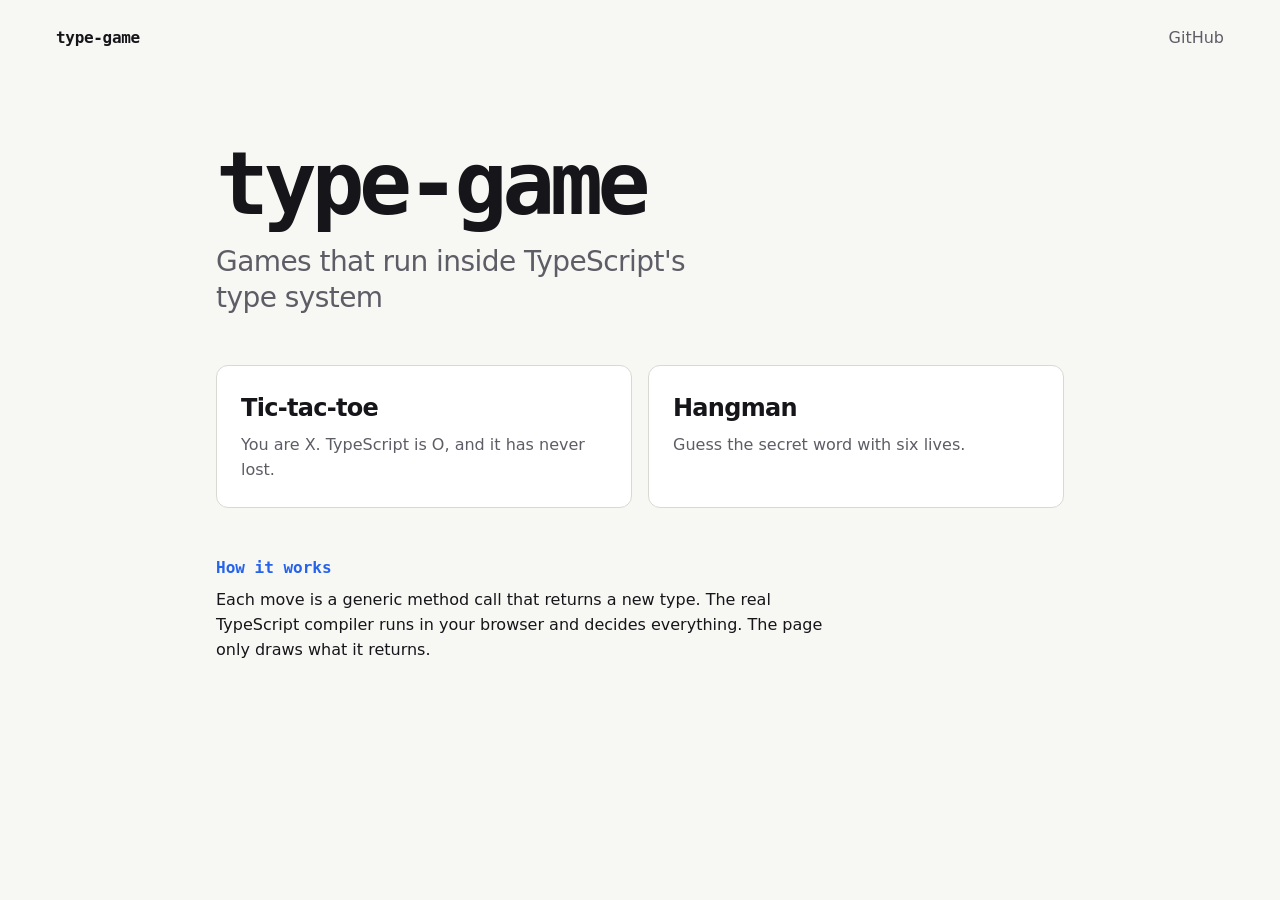
==== site/index.html @ 29cd66ce "add browser player" ====
<!doctype html>
<html lang="en">
<head>
  <meta charset="utf-8">
  <meta name="viewport" content="width=device-width, initial-scale=1">
  <title>type-game</title>
  <meta name="description" content="Games that run inside TypeScript's type system">
  <link rel="stylesheet" href="style.css">
</head>
<body>
  <header class="site-header">
    <a class="brand" href="./">type-game</a>
    <a class="site-link" href="https://github.com/Visalan-H/type-game">GitHub</a>
  </header>
  <main class="landing">
    <section class="hero">
      <h1 class="hero-title">type-game</h1>
      <p class="pitch">Games that run inside TypeScript's type system</p>
    </section>
    <ul class="cards">
      <li>
        <a class="card" href="tic-tac-toe.html">
          <span class="card-title">Tic-tac-toe</span>
          <span class="card-text">You are X. TypeScript is O, and it has never lost.</span>
        </a>
      </li>
      <li>
        <a class="card" href="hangman.html">
          <span class="card-title">Hangman</span>
          <span class="card-text">Guess the secret word with six lives.</span>
        </a>
      </li>
    </ul>
    <section class="how">
      <h2 class="how-title">How it works</h2>
      <p>Each move is a generic method call that returns a new type. The real TypeScript compiler runs in your browser and decides everything. The page only draws what it returns.</p>
    </section>
  </main>
</body>
</html>
---- site/style.css ----
:root {
  --bg: #f7f7f4;
  --surface: #ffffff;
  --surface-2: #eeeee9;
  --border: #d9d9d2;
  --text: #16161a;
  --muted: #5d5d66;
  --accent: #2563eb;
  --accent-contrast: #ffffff;
  --good: #15803d;
  --bad: #b91c1c;
  --radius: 12px;
  --gutter: 16px;
  --tap: 44px;
  --font-sans: "Inter", system-ui, -apple-system, "Segoe UI", Roboto, sans-serif;
  --font-mono: ui-monospace, "SF Mono", "JetBrains Mono", Menlo, Consolas, monospace;
  --dur: 200ms;
  --dur-slow: 400ms;
  --ease: cubic-bezier(0.2, 0.8, 0.2, 1);
  --code-bg: #1e1e24;
  --code-surface: #17171c;
  --code-text: #d4d4dc;
  --code-muted: #8b8b98;
  --code-line-number: #5c5c68;
  --code-keyword: #c792ea;
  --code-string: #a5d6a7;
  --code-method: #82aaff;
  --code-comment: #6a737d;
  --code-hint-bg: #26262e;
  --code-flash: rgba(130, 170, 255, 0.28);
}

@media (prefers-color-scheme: dark) {
  :root {
    --bg: #0e0e12;
    --surface: #17171c;
    --surface-2: #202027;
    --border: #2d2d36;
    --text: #f1f1f4;
    --muted: #a0a0ac;
    --accent: #6ea0ff;
    --accent-contrast: #0b0b10;
    --good: #4ade80;
    --bad: #f87171;
  }
}

*,
*::before,
*::after {
  box-sizing: border-box;
}

html {
  -webkit-text-size-adjust: 100%;
}

body {
  margin: 0;
  min-height: 100vh;
  background: var(--bg);
  color: var(--text);
  font-family: var(--font-sans);
  font-size: 1rem;
  line-height: 1.55;
  animation: page-in var(--dur-slow) var(--ease);
}

h1,
h2,
p,
ul {
  margin: 0;
}

ul {
  padding: 0;
  list-style: none;
}

a {
  color: inherit;
}

button {
  font: inherit;
  color: inherit;
}

:focus-visible {
  outline: 3px solid var(--accent);
  outline-offset: 2px;
}

@keyframes page-in {
  from {
    opacity: 0;
    transform: translateY(8px);
  }
}

.site-header {
  display: flex;
  align-items: center;
  justify-content: space-between;
  gap: var(--gutter);
  max-width: 1200px;
  margin: 0 auto;
  padding: var(--gutter);
}

.brand {
  display: inline-flex;
  align-items: center;
  min-height: var(--tap);
  font-family: var(--font-mono);
  font-weight: 700;
  letter-spacing: -0.02em;
  text-decoration: none;
}

.site-link {
  display: inline-flex;
  align-items: center;
  min-height: var(--tap);
  color: var(--muted);
  text-decoration: none;
}

.site-link:hover {
  color: var(--text);
}

.button {
  min-width: var(--tap);
  min-height: var(--tap);
  padding: 0 20px;
  border: 1px solid var(--border);
  border-radius: var(--radius);
  background: var(--surface);
  font-weight: 600;
  cursor: pointer;
  transition: transform var(--dur) var(--ease);
}

.button:hover {
  background: var(--surface-2);
}

.button:active {
  transform: scale(0.97);
}

.game {
  position: relative;
  display: grid;
  grid-template-columns: minmax(0, 1fr);
  gap: calc(var(--gutter) * 2);
  max-width: 1200px;
  margin: 0 auto;
  padding: var(--gutter);
}

.game > * {
  min-width: 0;
}

@media (min-width: 900px) {
  .game {
    grid-template-columns: minmax(0, 1fr) minmax(0, 1fr);
    align-items: start;
  }
}

.stage {
  display: flex;
  flex-direction: column;
  align-items: center;
  gap: var(--gutter);
}

.game-title {
  font-size: clamp(2rem, 6vw, 3rem);
  font-weight: 800;
  letter-spacing: -0.035em;
  line-height: 1.1;
}

.editor {
  align-self: stretch;
}

.controls {
  display: flex;
  flex-wrap: wrap;
  justify-content: center;
  gap: 12px;
}

.banner {
  display: none;
  padding: 10px 20px;
  border-radius: var(--radius);
  border: 1px solid var(--border);
  background: var(--surface);
  font-size: 1.25rem;
  font-weight: 700;
  text-align: center;
}

.game[data-phase="over"] .banner:not(:empty) {
  display: block;
  animation: banner-in var(--dur-slow) var(--ease);
}

.banner[data-tone="win"] {
  border-color: var(--good);
  color: var(--good);
}

.banner[data-tone="lose"] {
  border-color: var(--bad);
  color: var(--bad);
}

.banner[data-tone="draw"] {
  color: var(--muted);
}

@keyframes banner-in {
  from {
    opacity: 0;
    transform: scale(0.85);
  }
}

.overlay,
.error {
  position: absolute;
  inset: 0;
  z-index: 10;
  display: none;
  flex-direction: column;
  align-items: center;
  justify-content: center;
  gap: var(--gutter);
  padding: var(--gutter);
  background: var(--bg);
  text-align: center;
}

.game[data-phase="loading"] .overlay,
.game[data-phase="error"] .error {
  display: flex;
}

.spinner {
  width: 40px;
  height: 40px;
  border: 4px solid var(--border);
  border-top-color: var(--accent);
  border-radius: 50%;
  animation: spin 800ms linear infinite;
}

@keyframes spin {
  to {
    transform: rotate(360deg);
  }
}

.landing {
  max-width: 880px;
  margin: 0 auto;
  padding: var(--gutter) var(--gutter) calc(var(--gutter) * 4);
}

.hero {
  padding: calc(var(--gutter) * 3) 0;
}

.hero-title {
  font-family: var(--font-mono);
  font-size: clamp(2.75rem, 11vw, 5.5rem);
  font-weight: 800;
  letter-spacing: -0.06em;
  line-height: 1;
}

.pitch {
  margin-top: var(--gutter);
  max-width: 28ch;
  color: var(--muted);
  font-size: clamp(1.25rem, 4vw, 1.75rem);
  font-weight: 500;
  letter-spacing: -0.02em;
  line-height: 1.3;
}

.cards {
  display: grid;
  grid-template-columns: repeat(auto-fit, minmax(min(100%, 260px), 1fr));
  gap: var(--gutter);
}

.card {
  display: flex;
  flex-direction: column;
  gap: 6px;
  height: 100%;
  padding: 24px;
  border: 1px solid var(--border);
  border-radius: var(--radius);
  background: var(--surface);
  text-decoration: none;
  transition: transform var(--dur) var(--ease);
}

.card:hover {
  transform: translateY(-4px);
  border-color: var(--accent);
}

.card-title {
  font-size: 1.5rem;
  font-weight: 700;
  letter-spacing: -0.03em;
}

.card-text {
  color: var(--muted);
}

.how {
  margin-top: calc(var(--gutter) * 3);
  max-width: 62ch;
}

.how-title {
  margin-bottom: 8px;
  font-family: var(--font-mono);
  font-size: 1rem;
  letter-spacing: 0;
  color: var(--accent);
}

@media (prefers-reduced-motion: reduce) {
  *,
  *::before,
  *::after {
    animation: none !important;
    transition: none !important;
  }
}
.editor {
  display: flex;
  flex-direction: column;
  min-width: 0;
  background: var(--code-bg);
  color: var(--code-text);
  border: 1px solid var(--border);
  border-radius: var(--radius);
  font-family: var(--font-mono);
  font-size: 13px;
  line-height: 1.6;
  overflow: hidden;
}

.editor-tabs {
  display: flex;
  background: var(--code-surface);
}

.editor-tab {
  padding: 8px 16px;
  background: var(--code-bg);
  border-top: 2px solid var(--code-keyword);
  color: var(--code-text);
}

.editor-body {
  flex: 1;
  min-height: 0;
}

.editor-code {
  padding: 12px 0;
  overflow-x: auto;
}

.code-row,
.hint-row {
  display: grid;
  grid-template-columns: 3.5em 1fr;
  width: max-content;
  min-width: 100%;
}

.line-no {
  padding-right: 1em;
  color: var(--code-line-number);
  text-align: right;
  user-select: none;
}

.code-text {
  min-height: 1.6em;
  white-space: pre;
}

.tok-keyword {
  color: var(--code-keyword);
}

.tok-string {
  color: var(--code-string);
}

.tok-method {
  color: var(--code-method);
}

.tok-comment {
  color: var(--code-comment);
  font-style: italic;
}

.caret {
  display: inline-block;
  width: 2px;
  height: 1.2em;
  margin-left: 1px;
  vertical-align: text-bottom;
  background: var(--code-text);
  animation: editor-blink 1s steps(1) infinite;
}

.hint {
  position: relative;
  grid-column: 2;
  justify-self: start;
  margin: 2px 0;
  padding: 0 8px;
  background: var(--code-hint-bg);
  border-radius: 4px;
  color: var(--code-muted);
  white-space: pre;
}

.hint-name {
  color: var(--code-text);
}

.hint.is-flash {
  animation: editor-flash var(--dur-slow) var(--ease);
}

.hint.is-flash::after {
  content: "";
  position: absolute;
  inset: 0;
  background: var(--code-flash);
  border-radius: inherit;
  opacity: 0;
  pointer-events: none;
  animation: editor-glow var(--dur-slow) var(--ease);
}

.editor-footer {
  display: flex;
  flex-direction: column;
  gap: 8px;
  padding: 12px 16px;
  background: var(--code-surface);
  border-top: 1px solid var(--code-hint-bg);
}

.editor-summary {
  display: flex;
  flex-wrap: wrap;
  justify-content: space-between;
  gap: 4px 16px;
}

.editor-label {
  color: var(--code-muted);
  font-family: var(--font-sans);
  font-size: 12px;
  letter-spacing: 0.06em;
  text-transform: uppercase;
}

.editor-ms {
  display: inline-block;
  color: var(--code-string);
}

.editor-chain {
  display: block;
  color: var(--code-text);
  overflow-wrap: anywhere;
}

.editor-link {
  display: inline-flex;
  align-items: center;
  align-self: flex-start;
  min-height: var(--tap);
  color: var(--code-keyword);
  font-family: var(--font-sans);
  font-size: 14px;
}

.editor-ms.is-flash,
.editor-chain.is-flash {
  animation: editor-flash var(--dur-slow) var(--ease);
}

@keyframes editor-blink {
  50% {
    opacity: 0;
  }
}

@keyframes editor-flash {
  from {
    opacity: 0.4;
    transform: translateY(-3px);
  }
}

@keyframes editor-glow {
  from {
    opacity: 1;
  }
}

@media (min-width: 900px) {
  .editor {
    font-size: 14px;
  }
}
.status {
  display: flex;
  align-items: center;
  justify-content: center;
  gap: 0.5rem;
  min-height: var(--tap);
  margin: 0;
  font-family: var(--font-mono);
  color: var(--muted);
}

.board[data-tone="win"] {
  --tone: var(--good);
}

.board[data-tone="lose"] {
  --tone: var(--bad);
}

.dots {
  display: none;
  gap: 0.25rem;
}

[data-phase="thinking"] .dots {
  display: inline-flex;
}

.dots span {
  width: 0.4rem;
  height: 0.4rem;
  border-radius: 50%;
  background: var(--accent);
  animation: pulse var(--dur-slow) var(--ease) infinite alternate;
}

.dots span:nth-child(2) {
  animation-delay: 130ms;
}

.dots span:nth-child(3) {
  animation-delay: 260ms;
}

.board {
  position: relative;
  display: grid;
  grid-template-columns: repeat(3, 1fr);
  gap: 0.5rem;
  width: min(100%, 22rem);
  margin: 0 auto;
}

.cell {
  display: grid;
  place-items: center;
  aspect-ratio: 1;
  min-width: var(--tap);
  min-height: var(--tap);
  padding: 0;
  border: 1px solid var(--border);
  border-radius: var(--radius);
  background: var(--surface);
  color: var(--text);
  cursor: pointer;
  transition: transform var(--dur) var(--ease);
}

.cell:disabled {
  cursor: default;
}

.cell:not(:disabled):hover {
  transform: translateY(-2px);
  background: var(--surface-2);
}

.cell[data-win] {
  border-color: var(--tone);
}

.mark {
  width: 60%;
  height: 60%;
  fill: none;
  stroke: currentColor;
  stroke-width: 9;
  stroke-linecap: round;
}

.cell[data-mark="X"] {
  color: var(--accent);
}

.cell[data-mark="X"] path {
  stroke-dasharray: 1;
  animation: draw var(--dur) var(--ease) backwards;
}

.cell[data-mark="X"] path:nth-child(2) {
  animation-delay: var(--dur);
}

.cell[data-mark="O"] .mark {
  animation: pop var(--dur-slow) var(--ease) backwards;
}

.strike {
  position: absolute;
  inset: 0;
  width: 100%;
  height: 100%;
  pointer-events: none;
}

.strike line {
  stroke: var(--tone);
  stroke-width: 8;
  stroke-linecap: round;
  stroke-dasharray: 1;
  animation: draw var(--dur-slow) var(--ease) backwards;
}

@keyframes draw {
  from {
    stroke-dashoffset: 1;
  }
}

@keyframes pop {
  from {
    opacity: 0;
    transform: scale(0.6);
  }
}

@keyframes pulse {
  from {
    opacity: 0.3;
    transform: scale(0.7);
  }
}
.hearts {
  display: flex;
  justify-content: center;
  gap: 0.5rem;
  margin-block: 1rem 1.25rem;
  font-size: 1.75rem;
  line-height: 1;
}

.heart {
  position: relative;
  color: var(--bad);
  transition: opacity var(--dur) var(--ease);
}

.heart::after {
  content: "";
  position: absolute;
  inset-block: 15% 20%;
  left: 50%;
  width: 2px;
  background: var(--bg);
  opacity: 0;
  transform: translateX(-50%) rotate(18deg);
}

.heart[data-state="lost"],
.heart[data-state="losing"] {
  opacity: 0.25;
  transform: scale(0.85);
}

.heart[data-state="lost"]::after,
.heart[data-state="losing"]::after {
  opacity: 1;
}

.heart[data-state="losing"] {
  animation: heart-crack 450ms var(--ease);
}

.heart[data-state="losing"]::after {
  animation: crack-line 450ms var(--ease);
}

@keyframes heart-crack {
  from {
    opacity: 1;
    transform: scale(1.35) rotate(-14deg);
  }
  35% {
    transform: scale(1.1) rotate(10deg);
  }
}

@keyframes crack-line {
  from {
    opacity: 0;
    transform: translateX(-50%) rotate(18deg) scaleY(0);
  }
  40% {
    opacity: 1;
    transform: translateX(-50%) rotate(18deg) scaleY(0);
  }
}

.slots {
  display: flex;
  width: 100%;
  justify-content: center;
  gap: 6px;
  margin-bottom: 1.5rem;
}

.slot {
  flex: 0 1 2.75rem;
  min-width: 0;
  height: 3.25rem;
  display: grid;
  place-items: center;
  border: 2px solid var(--border);
  border-radius: var(--radius);
  background: var(--surface);
  font-family: var(--font-mono);
  font-size: 1.5rem;
  font-weight: 700;
  text-transform: uppercase;
}

.slot[data-state="hit"] {
  border-color: var(--good);
}

.slot[data-state="revealed"] {
  border-color: var(--bad);
  color: var(--bad);
}

.slot[data-fresh="true"] {
  animation: slot-flip 400ms var(--ease);
}

@keyframes slot-flip {
  from {
    opacity: 0;
    transform: perspective(300px) rotateX(-90deg);
  }
}

.keyboard {
  display: grid;
  grid-template-columns: repeat(7, minmax(var(--tap), 1fr));
  gap: 3px;
  max-width: 26rem;
  margin-inline: auto;
}

@media (min-width: 480px) {
  .keyboard {
    gap: 6px;
  }
}

.key {
  min-height: var(--tap);
  border: 1px solid var(--border);
  border-radius: var(--radius);
  background: var(--surface-2);
  color: var(--text);
  font-family: var(--font-mono);
  font-size: 1.1rem;
  font-weight: 700;
  text-transform: uppercase;
  cursor: pointer;
  box-shadow: 0 3px 0 var(--border);
  transition: transform 80ms var(--ease);
}

.key:active:not(:disabled),
.key:disabled {
  transform: translateY(3px);
  box-shadow: none;
}

.key:disabled {
  cursor: default;
}

.key[data-state="open"]:disabled {
  opacity: 0.4;
}

.key[data-state="hit"] {
  background: var(--good);
  border-color: var(--good);
  color: var(--accent-contrast);
}

.key[data-state="miss"] {
  background: var(--bad);
  border-color: var(--bad);
  color: var(--accent-contrast);
}

.key[data-state="pending"] {
  background: var(--accent);
  border-color: var(--accent);
  color: var(--accent-contrast);
}

.confetti {
  position: relative;
  height: 0;
}

.confetti-piece {
  position: absolute;
  top: 0;
  left: 50%;
  width: 8px;
  height: 12px;
  border-radius: 2px;
  background: var(--color);
  opacity: 0;
  pointer-events: none;
  transform: translate(var(--dx), var(--dy)) rotate(var(--turn));
  animation: confetti-burst 550ms ease-out;
}

@keyframes confetti-burst {
  from {
    opacity: 1;
    transform: translate(0, 0) rotate(0deg);
  }
}
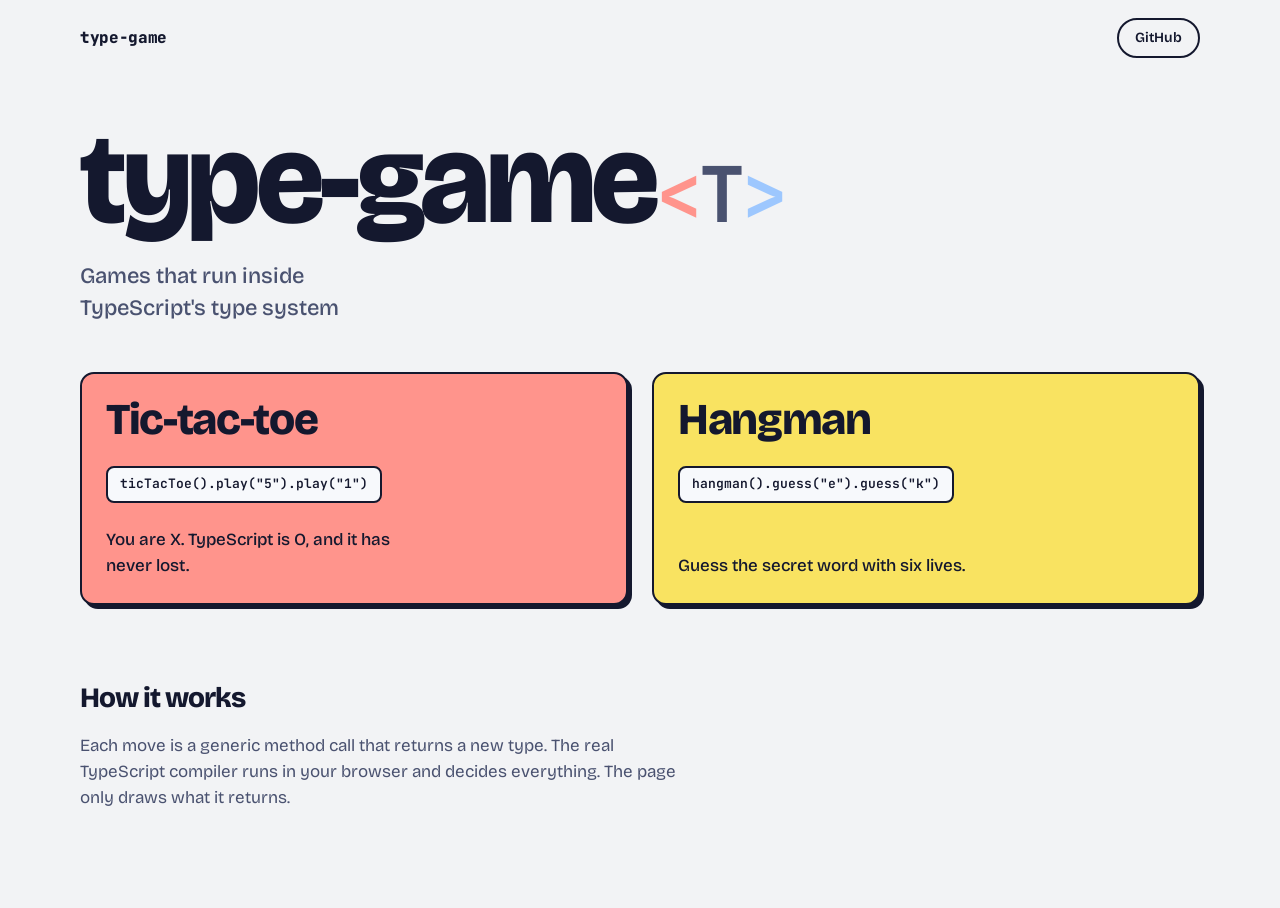
==== commit 8fe132f6: "restyle site to match tagdex" ====
--- a/site/index.html
+++ b/site/index.html
@@ -5,6 +5,9 @@
   <meta name="viewport" content="width=device-width, initial-scale=1">
   <title>type-game</title>
   <meta name="description" content="Games that run inside TypeScript's type system">
+  <link rel="preconnect" href="https://fonts.googleapis.com">
+  <link rel="preconnect" href="https://fonts.gstatic.com" crossorigin>
+  <link rel="stylesheet" href="https://fonts.googleapis.com/css2?family=Bricolage+Grotesque:opsz,wght@12..96,400..800&family=JetBrains+Mono:wght@400..800&display=swap">
   <link rel="stylesheet" href="style.css">
 </head>
 <body>
@@ -14,19 +17,21 @@
   </header>
   <main class="landing">
     <section class="hero">
-      <h1 class="hero-title">type-game</h1>
+      <h1 class="hero-title">type-game<span class="hero-generic" aria-hidden="true"><span class="open">&lt;</span>T<span class="close">&gt;</span></span></h1>
       <p class="pitch">Games that run inside TypeScript's type system</p>
     </section>
     <ul class="cards">
       <li>
         <a class="card" href="tic-tac-toe.html">
           <span class="card-title">Tic-tac-toe</span>
+          <code class="card-code">ticTacToe().play("5").play("1")</code>
           <span class="card-text">You are X. TypeScript is O, and it has never lost.</span>
         </a>
       </li>
       <li>
         <a class="card" href="hangman.html">
           <span class="card-title">Hangman</span>
+          <code class="card-code">hangman().guess("e").guess("k")</code>
           <span class="card-text">Guess the secret word with six lives.</span>
         </a>
       </li>
--- a/site/style.css
+++ b/site/style.css
@@ -1,47 +1,55 @@
 :root {
-  --bg: #f7f7f4;
+  --bg: #f2f3f5;
   --surface: #ffffff;
-  --surface-2: #eeeee9;
-  --border: #d9d9d2;
-  --text: #16161a;
-  --muted: #5d5d66;
-  --accent: #2563eb;
-  --accent-contrast: #ffffff;
-  --good: #15803d;
-  --bad: #b91c1c;
-  --radius: 12px;
+  --surface-2: #e6ecf5;
+  --text: #14182e;
+  --muted: #4a5270;
+  --line: #14182e;
+  --shadow: #14182e;
+  --ink: #14182e;
+  --accent: #3b6fe0;
+  --coral: oklch(0.8 0.15 25);
+  --lemon: oklch(0.91 0.15 100);
+  --lime: oklch(0.87 0.16 135);
+  --blue: oklch(0.82 0.09 255);
+  --stone: oklch(0.82 0.03 280);
+  --you: var(--coral);
+  --ts: var(--blue);
+  --good: var(--lime);
+  --bad: var(--coral);
+  --radius: 10px;
+  --radius-lg: 14px;
   --gutter: 16px;
+  --page-x: clamp(16px, 4vw, 40px);
   --tap: 44px;
-  --font-sans: "Inter", system-ui, -apple-system, "Segoe UI", Roboto, sans-serif;
-  --font-mono: ui-monospace, "SF Mono", "JetBrains Mono", Menlo, Consolas, monospace;
+  --font-sans: "Bricolage Grotesque", ui-sans-serif, system-ui, sans-serif;
+  --font-mono: "JetBrains Mono", ui-monospace, Menlo, Consolas, monospace;
   --dur: 200ms;
   --dur-slow: 400ms;
   --ease: cubic-bezier(0.2, 0.8, 0.2, 1);
-  --code-bg: #1e1e24;
-  --code-surface: #17171c;
-  --code-text: #d4d4dc;
-  --code-muted: #8b8b98;
-  --code-line-number: #5c5c68;
-  --code-keyword: #c792ea;
-  --code-string: #a5d6a7;
-  --code-method: #82aaff;
-  --code-comment: #6a737d;
-  --code-hint-bg: #26262e;
-  --code-flash: rgba(130, 170, 255, 0.28);
+  --card: #f7f9fc;
+  --card-2: #e9eef6;
+  --code-text: #14182e;
+  --code-muted: #5b6380;
+  --code-line-number: #9aa1b8;
+  --code-keyword: oklch(0.48 0.2 300);
+  --code-string: oklch(0.5 0.13 150);
+  --code-method: oklch(0.5 0.16 255);
+  --code-comment: #7a819b;
+  --code-hint-bg: #e3e9f3;
+  --code-flash: oklch(0.91 0.15 100 / 0.75);
 }
 
 @media (prefers-color-scheme: dark) {
   :root {
-    --bg: #0e0e12;
-    --surface: #17171c;
-    --surface-2: #202027;
-    --border: #2d2d36;
+    --bg: #17171c;
+    --surface: #22222a;
+    --surface-2: #2c2c36;
     --text: #f1f1f4;
-    --muted: #a0a0ac;
-    --accent: #6ea0ff;
-    --accent-contrast: #0b0b10;
-    --good: #4ade80;
-    --bad: #f87171;
+    --muted: #a4a4b2;
+    --line: #5c5c6b;
+    --shadow: #000000;
+    --accent: #7fb2ff;
   }
 }
 
@@ -89,7 +97,7 @@
 
 :focus-visible {
   outline: 3px solid var(--accent);
-  outline-offset: 2px;
+  outline-offset: 3px;
 }
 
 @keyframes page-in {
@@ -106,7 +114,7 @@
   gap: var(--gutter);
   max-width: 1200px;
   margin: 0 auto;
-  padding: var(--gutter);
+  padding: var(--gutter) var(--page-x);
 }
 
 .brand {
@@ -114,7 +122,7 @@
   align-items: center;
   min-height: var(--tap);
   font-family: var(--font-mono);
-  font-weight: 700;
+  font-weight: 800;
   letter-spacing: -0.02em;
   text-decoration: none;
 }
@@ -122,22 +130,27 @@
 .site-link {
   display: inline-flex;
   align-items: center;
-  min-height: var(--tap);
-  color: var(--muted);
+  min-height: 40px;
+  padding: 0 16px;
+  border: 2px solid var(--line);
+  border-radius: 999px;
+  font-size: 0.875rem;
+  font-weight: 600;
   text-decoration: none;
 }
 
 .site-link:hover {
-  color: var(--text);
+  background: var(--surface-2);
 }
 
 .button {
   min-width: var(--tap);
   min-height: var(--tap);
-  padding: 0 20px;
-  border: 1px solid var(--border);
-  border-radius: var(--radius);
+  padding: 0 22px;
+  border: 2px solid var(--line);
+  border-radius: 999px;
   background: var(--surface);
+  font-size: 0.9375rem;
   font-weight: 600;
   cursor: pointer;
   transition: transform var(--dur) var(--ease);
@@ -148,17 +161,29 @@
 }
 
 .button:active {
-  transform: scale(0.97);
+  transform: translateY(1px);
+}
+
+.button[data-action="reset"],
+.button[data-action="retry"] {
+  border-color: var(--text);
+  background: var(--text);
+  color: var(--bg);
+}
+
+.button[data-action="reset"]:hover,
+.button[data-action="retry"]:hover {
+  opacity: 0.88;
 }
 
 .game {
   position: relative;
   display: grid;
   grid-template-columns: minmax(0, 1fr);
-  gap: calc(var(--gutter) * 2);
+  gap: 48px;
   max-width: 1200px;
   margin: 0 auto;
-  padding: var(--gutter);
+  padding: 8px var(--page-x) 72px;
 }
 
 .game > * {
@@ -167,64 +192,70 @@
 
 @media (min-width: 900px) {
   .game {
-    grid-template-columns: minmax(0, 1fr) minmax(0, 1fr);
+    grid-template-columns: minmax(0, 1.1fr) minmax(0, 1fr);
+    column-gap: clamp(40px, 6vw, 88px);
     align-items: start;
   }
+
+  .editor {
+    position: sticky;
+    top: 24px;
+  }
 }
 
 .stage {
   display: flex;
   flex-direction: column;
-  align-items: center;
-  gap: var(--gutter);
+  align-items: flex-start;
+  gap: 24px;
 }
 
 .game-title {
-  font-size: clamp(2rem, 6vw, 3rem);
+  order: -2;
+  font-size: clamp(3rem, 9vw, 5.5rem);
   font-weight: 800;
-  letter-spacing: -0.035em;
-  line-height: 1.1;
-}
-
-.editor {
-  align-self: stretch;
+  letter-spacing: -0.03em;
+  line-height: 0.9;
+}
+
+.status,
+.confetti,
+.banner {
+  order: -1;
 }
 
 .controls {
   display: flex;
   flex-wrap: wrap;
-  justify-content: center;
   gap: 12px;
 }
 
 .banner {
   display: none;
-  padding: 10px 20px;
-  border-radius: var(--radius);
-  border: 1px solid var(--border);
-  background: var(--surface);
-  font-size: 1.25rem;
-  font-weight: 700;
-  text-align: center;
+  align-items: center;
+  min-height: 52px;
+  padding: 0 24px;
+  border: 2px solid var(--ink);
+  border-radius: 999px;
+  background: var(--stone);
+  color: var(--ink);
+  font-size: 1.375rem;
+  font-weight: 800;
+  letter-spacing: -0.02em;
+  box-shadow: 3px 3px 0 var(--shadow);
 }
 
 .game[data-phase="over"] .banner:not(:empty) {
-  display: block;
+  display: inline-flex;
   animation: banner-in var(--dur-slow) var(--ease);
 }
 
 .banner[data-tone="win"] {
-  border-color: var(--good);
-  color: var(--good);
+  background: var(--good);
 }
 
 .banner[data-tone="lose"] {
-  border-color: var(--bad);
-  color: var(--bad);
-}
-
-.banner[data-tone="draw"] {
-  color: var(--muted);
+  background: var(--bad);
 }
 
 @keyframes banner-in {
@@ -243,12 +274,19 @@
   flex-direction: column;
   align-items: center;
   justify-content: center;
-  gap: var(--gutter);
+  gap: 20px;
   padding: var(--gutter);
   background: var(--bg);
   text-align: center;
 }
 
+.error p {
+  max-width: 34ch;
+  font-size: 1.25rem;
+  font-weight: 600;
+  letter-spacing: -0.01em;
+}
+
 .game[data-phase="loading"] .overlay,
 .game[data-phase="error"] .error {
   display: flex;
@@ -257,8 +295,8 @@
 .spinner {
   width: 40px;
   height: 40px;
-  border: 4px solid var(--border);
-  border-top-color: var(--accent);
+  border: 4px solid var(--surface-2);
+  border-top-color: var(--text);
   border-radius: 50%;
   animation: spin 800ms linear infinite;
 }
@@ -270,78 +308,121 @@
 }
 
 .landing {
-  max-width: 880px;
+  max-width: 1200px;
   margin: 0 auto;
-  padding: var(--gutter) var(--gutter) calc(var(--gutter) * 4);
+  padding: 0 var(--page-x) 96px;
 }
 
 .hero {
-  padding: calc(var(--gutter) * 3) 0;
+  padding: 48px 0 48px;
 }
 
 .hero-title {
+  font-size: clamp(3.5rem, 12vw, 8rem);
+  font-weight: 800;
+  letter-spacing: -0.035em;
+  line-height: 0.88;
+}
+
+.hero-generic {
   font-family: var(--font-mono);
-  font-size: clamp(2.75rem, 11vw, 5.5rem);
-  font-weight: 800;
-  letter-spacing: -0.06em;
-  line-height: 1;
+  font-size: 0.6em;
+  font-weight: 700;
+  letter-spacing: -0.04em;
+  color: var(--muted);
+}
+
+.hero-generic .open {
+  color: var(--coral);
+}
+
+.hero-generic .close {
+  color: var(--blue);
 }
 
 .pitch {
-  margin-top: var(--gutter);
-  max-width: 28ch;
+  margin-top: 24px;
+  max-width: 34ch;
   color: var(--muted);
-  font-size: clamp(1.25rem, 4vw, 1.75rem);
+  font-size: clamp(1.125rem, 2.6vw, 1.375rem);
   font-weight: 500;
-  letter-spacing: -0.02em;
-  line-height: 1.3;
+  line-height: 1.45;
+  text-wrap: balance;
 }
 
 .cards {
   display: grid;
-  grid-template-columns: repeat(auto-fit, minmax(min(100%, 260px), 1fr));
-  gap: var(--gutter);
+  grid-template-columns: repeat(auto-fit, minmax(min(100%, 300px), 1fr));
+  gap: 24px;
 }
 
 .card {
   display: flex;
   flex-direction: column;
-  gap: 6px;
+  gap: 24px;
   height: 100%;
+  min-height: 220px;
   padding: 24px;
-  border: 1px solid var(--border);
-  border-radius: var(--radius);
-  background: var(--surface);
+  border: 2px solid var(--ink);
+  border-radius: var(--radius-lg);
+  background: var(--you);
+  color: var(--ink);
   text-decoration: none;
-  transition: transform var(--dur) var(--ease);
+  box-shadow: 4px 4px 0 var(--shadow);
+  transition: transform var(--dur) var(--ease), box-shadow var(--dur) var(--ease);
+}
+
+.cards li:nth-child(2) .card {
+  background: var(--lemon);
 }
 
 .card:hover {
-  transform: translateY(-4px);
-  border-color: var(--accent);
+  transform: translate(-3px, -3px);
+  box-shadow: 7px 7px 0 var(--shadow);
 }
 
 .card-title {
-  font-size: 1.5rem;
-  font-weight: 700;
+  font-size: clamp(2rem, 4vw, 2.75rem);
+  font-weight: 800;
   letter-spacing: -0.03em;
+  line-height: 1;
+}
+
+.card-code {
+  align-self: flex-start;
+  max-width: 100%;
+  padding: 6px 12px;
+  border: 2px solid var(--ink);
+  border-radius: 8px;
+  background: var(--card);
+  font-family: var(--font-mono);
+  font-size: 0.8125rem;
+  font-weight: 600;
+  overflow-wrap: anywhere;
 }
 
 .card-text {
+  margin-top: auto;
+  max-width: 30ch;
+  font-size: 1.0625rem;
+  font-weight: 500;
+}
+
+.how {
+  margin-top: 72px;
+  max-width: 60ch;
+}
+
+.how-title {
+  margin-bottom: 12px;
+  font-size: 1.75rem;
+  font-weight: 800;
+  letter-spacing: -0.035em;
+}
+
+.how p {
   color: var(--muted);
-}
-
-.how {
-  margin-top: calc(var(--gutter) * 3);
-  max-width: 62ch;
-}
-
-.how-title {
-  margin-bottom: 8px;
-  font-family: var(--font-mono);
-  font-size: 1rem;
-  letter-spacing: 0;
-  color: var(--accent);
+  font-size: 1.0625rem;
 }
 
 @media (prefers-reduced-motion: reduce) {
@@ -355,27 +436,33 @@
 .editor {
   display: flex;
   flex-direction: column;
+  align-self: start;
   min-width: 0;
-  background: var(--code-bg);
+  background: var(--card);
   color: var(--code-text);
-  border: 1px solid var(--border);
-  border-radius: var(--radius);
+  border: 2px solid var(--ink);
+  border-radius: var(--radius-lg);
+  box-shadow: 4px 4px 0 var(--shadow);
   font-family: var(--font-mono);
   font-size: 13px;
-  line-height: 1.6;
+  line-height: 1.65;
   overflow: hidden;
 }
 
 .editor-tabs {
   display: flex;
-  background: var(--code-surface);
+  padding: 12px 14px;
+  border-bottom: 2px solid var(--ink);
 }
 
 .editor-tab {
-  padding: 8px 16px;
-  background: var(--code-bg);
-  border-top: 2px solid var(--code-keyword);
-  color: var(--code-text);
+  padding: 1px 12px;
+  border: 2px solid var(--ink);
+  border-radius: 999px;
+  background: var(--ts);
+  color: var(--ink);
+  font-size: 12px;
+  font-weight: 700;
 }
 
 .editor-body {
@@ -384,7 +471,7 @@
 }
 
 .editor-code {
-  padding: 12px 0;
+  padding: 14px 0;
   overflow-x: auto;
 }
 
@@ -404,7 +491,7 @@
 }
 
 .code-text {
-  min-height: 1.6em;
+  min-height: 1.65em;
   white-space: pre;
 }
 
@@ -440,15 +527,16 @@
   grid-column: 2;
   justify-self: start;
   margin: 2px 0;
-  padding: 0 8px;
+  padding: 0 10px;
   background: var(--code-hint-bg);
-  border-radius: 4px;
+  border-radius: 6px;
   color: var(--code-muted);
   white-space: pre;
 }
 
 .hint-name {
   color: var(--code-text);
+  font-weight: 700;
 }
 
 .hint.is-flash {
@@ -469,15 +557,16 @@
 .editor-footer {
   display: flex;
   flex-direction: column;
-  gap: 8px;
-  padding: 12px 16px;
-  background: var(--code-surface);
-  border-top: 1px solid var(--code-hint-bg);
+  gap: 10px;
+  padding: 14px 16px 16px;
+  background: var(--card-2);
+  border-top: 2px solid var(--ink);
 }
 
 .editor-summary {
   display: flex;
   flex-wrap: wrap;
+  align-items: center;
   justify-content: space-between;
   gap: 4px 16px;
 }
@@ -485,14 +574,17 @@
 .editor-label {
   color: var(--code-muted);
   font-family: var(--font-sans);
-  font-size: 12px;
-  letter-spacing: 0.06em;
-  text-transform: uppercase;
+  font-size: 14px;
+  font-weight: 500;
 }
 
 .editor-ms {
   display: inline-block;
-  color: var(--code-string);
+  padding: 0 10px;
+  border-radius: 999px;
+  background: var(--lemon);
+  color: var(--ink);
+  font-weight: 700;
 }
 
 .editor-chain {
@@ -506,9 +598,19 @@
   align-items: center;
   align-self: flex-start;
   min-height: var(--tap);
-  color: var(--code-keyword);
+  padding: 0 18px;
+  border: 2px solid var(--ink);
+  border-radius: 999px;
+  background: var(--card);
+  color: var(--ink);
   font-family: var(--font-sans);
   font-size: 14px;
+  font-weight: 600;
+  text-decoration: none;
+}
+
+.editor-link:hover {
+  background: var(--ts);
 }
 
 .editor-ms.is-flash,
@@ -541,56 +643,45 @@
   }
 }
 .status {
-  display: flex;
+  display: inline-flex;
   align-items: center;
-  justify-content: center;
-  gap: 0.5rem;
-  min-height: var(--tap);
+  gap: 10px;
+  min-height: 40px;
   margin: 0;
+  padding: 0 16px 0 12px;
+  border: 2px solid var(--line);
+  border-radius: 999px;
+  background: var(--surface);
   font-family: var(--font-mono);
-  color: var(--muted);
-}
-
-.board[data-tone="win"] {
-  --tone: var(--good);
-}
-
-.board[data-tone="lose"] {
-  --tone: var(--bad);
-}
-
+  font-size: 0.875rem;
+  font-weight: 600;
+}
+
+.status::before {
+  content: "";
+  width: 12px;
+  height: 12px;
+  border: 2px solid var(--ink);
+  border-radius: 50%;
+  background: var(--you);
+}
+
+[data-phase="thinking"] .status::before {
+  background: var(--ts);
+  animation: pulse var(--dur-slow) var(--ease) infinite alternate;
+}
+
+.game[data-phase="over"] .status,
 .dots {
   display: none;
-  gap: 0.25rem;
-}
-
-[data-phase="thinking"] .dots {
-  display: inline-flex;
-}
-
-.dots span {
-  width: 0.4rem;
-  height: 0.4rem;
-  border-radius: 50%;
-  background: var(--accent);
-  animation: pulse var(--dur-slow) var(--ease) infinite alternate;
-}
-
-.dots span:nth-child(2) {
-  animation-delay: 130ms;
-}
-
-.dots span:nth-child(3) {
-  animation-delay: 260ms;
 }
 
 .board {
   position: relative;
   display: grid;
   grid-template-columns: repeat(3, 1fr);
-  gap: 0.5rem;
-  width: min(100%, 22rem);
-  margin: 0 auto;
+  gap: 12px;
+  width: min(100%, 26rem);
 }
 
 .cell {
@@ -600,12 +691,13 @@
   min-width: var(--tap);
   min-height: var(--tap);
   padding: 0;
-  border: 1px solid var(--border);
+  border: 2px solid var(--line);
   border-radius: var(--radius);
   background: var(--surface);
-  color: var(--text);
+  color: var(--ink);
   cursor: pointer;
-  transition: transform var(--dur) var(--ease);
+  box-shadow: 3px 3px 0 var(--shadow);
+  transition: transform var(--dur) var(--ease), box-shadow var(--dur) var(--ease), opacity var(--dur-slow) var(--ease);
 }
 
 .cell:disabled {
@@ -613,25 +705,37 @@
 }
 
 .cell:not(:disabled):hover {
-  transform: translateY(-2px);
+  transform: translate(-2px, -2px);
+  box-shadow: 5px 5px 0 var(--shadow);
   background: var(--surface-2);
 }
 
-.cell[data-win] {
-  border-color: var(--tone);
+.cell:not(:disabled):active {
+  transform: translate(2px, 2px);
+  box-shadow: 1px 1px 0 var(--shadow);
+}
+
+.cell[data-mark="X"] {
+  border-color: var(--ink);
+  background: var(--you);
+}
+
+.cell[data-mark="O"] {
+  border-color: var(--ink);
+  background: var(--ts);
+}
+
+.board[data-line]:not([data-line=""]) .cell:not([data-win]) {
+  opacity: 0.4;
 }
 
 .mark {
-  width: 60%;
-  height: 60%;
+  width: 56%;
+  height: 56%;
   fill: none;
   stroke: currentColor;
-  stroke-width: 9;
+  stroke-width: 11;
   stroke-linecap: round;
-}
-
-.cell[data-mark="X"] {
-  color: var(--accent);
 }
 
 .cell[data-mark="X"] path {
@@ -656,8 +760,8 @@
 }
 
 .strike line {
-  stroke: var(--tone);
-  stroke-width: 8;
+  stroke: var(--ink);
+  stroke-width: 7;
   stroke-linecap: round;
   stroke-dasharray: 1;
   animation: draw var(--dur-slow) var(--ease) backwards;
@@ -684,9 +788,7 @@
 }
 .hearts {
   display: flex;
-  justify-content: center;
-  gap: 0.5rem;
-  margin-block: 1rem 1.25rem;
+  gap: 6px;
   font-size: 1.75rem;
   line-height: 1;
 }
@@ -694,6 +796,7 @@
 .heart {
   position: relative;
   color: var(--bad);
+  -webkit-text-stroke: 1.5px var(--line);
   transition: opacity var(--dur) var(--ease);
 }
 
@@ -750,34 +853,36 @@
 
 .slots {
   display: flex;
-  width: 100%;
-  justify-content: center;
-  gap: 6px;
-  margin-bottom: 1.5rem;
+  width: min(100%, 30rem);
+  gap: 8px;
 }
 
 .slot {
-  flex: 0 1 2.75rem;
+  flex: 0 1 3rem;
   min-width: 0;
-  height: 3.25rem;
+  height: 3.5rem;
   display: grid;
   place-items: center;
-  border: 2px solid var(--border);
+  border: 2px solid var(--line);
   border-radius: var(--radius);
   background: var(--surface);
   font-family: var(--font-mono);
   font-size: 1.5rem;
-  font-weight: 700;
+  font-weight: 800;
   text-transform: uppercase;
+  box-shadow: 3px 3px 0 var(--shadow);
 }
 
 .slot[data-state="hit"] {
-  border-color: var(--good);
+  border-color: var(--ink);
+  background: var(--good);
+  color: var(--ink);
 }
 
 .slot[data-state="revealed"] {
-  border-color: var(--bad);
-  color: var(--bad);
+  border-color: var(--ink);
+  background: var(--bad);
+  color: var(--ink);
 }
 
 .slot[data-fresh="true"] {
@@ -793,36 +898,40 @@
 
 .keyboard {
   display: grid;
-  grid-template-columns: repeat(7, minmax(var(--tap), 1fr));
-  gap: 3px;
-  max-width: 26rem;
-  margin-inline: auto;
+  grid-template-columns: repeat(7, minmax(0, 1fr));
+  gap: 6px;
+  width: min(100%, 28rem);
 }
 
 @media (min-width: 480px) {
   .keyboard {
-    gap: 6px;
+    gap: 8px;
   }
 }
 
 .key {
   min-height: var(--tap);
-  border: 1px solid var(--border);
-  border-radius: var(--radius);
-  background: var(--surface-2);
+  padding: 0;
+  border: 2px solid var(--line);
+  border-radius: 8px;
+  background: var(--surface);
   color: var(--text);
   font-family: var(--font-mono);
-  font-size: 1.1rem;
+  font-size: 1.05rem;
   font-weight: 700;
   text-transform: uppercase;
   cursor: pointer;
-  box-shadow: 0 3px 0 var(--border);
-  transition: transform 80ms var(--ease);
+  box-shadow: 2px 2px 0 var(--shadow);
+  transition: transform 80ms var(--ease), box-shadow 80ms var(--ease);
+}
+
+.key:not(:disabled):hover {
+  background: var(--surface-2);
 }
 
 .key:active:not(:disabled),
 .key:disabled {
-  transform: translateY(3px);
+  transform: translate(2px, 2px);
   box-shadow: none;
 }
 
@@ -834,33 +943,36 @@
   opacity: 0.4;
 }
 
+.key[data-state="hit"],
+.key[data-state="miss"],
+.key[data-state="pending"] {
+  border-color: var(--ink);
+  color: var(--ink);
+}
+
 .key[data-state="hit"] {
   background: var(--good);
-  border-color: var(--good);
-  color: var(--accent-contrast);
 }
 
 .key[data-state="miss"] {
   background: var(--bad);
-  border-color: var(--bad);
-  color: var(--accent-contrast);
 }
 
 .key[data-state="pending"] {
-  background: var(--accent);
-  border-color: var(--accent);
-  color: var(--accent-contrast);
+  background: var(--lemon);
 }
 
 .confetti {
   position: relative;
+  align-self: stretch;
   height: 0;
+  margin-top: -24px;
 }
 
 .confetti-piece {
   position: absolute;
-  top: 0;
-  left: 50%;
+  top: 26px;
+  left: 7rem;
   width: 8px;
   height: 12px;
   border-radius: 2px;
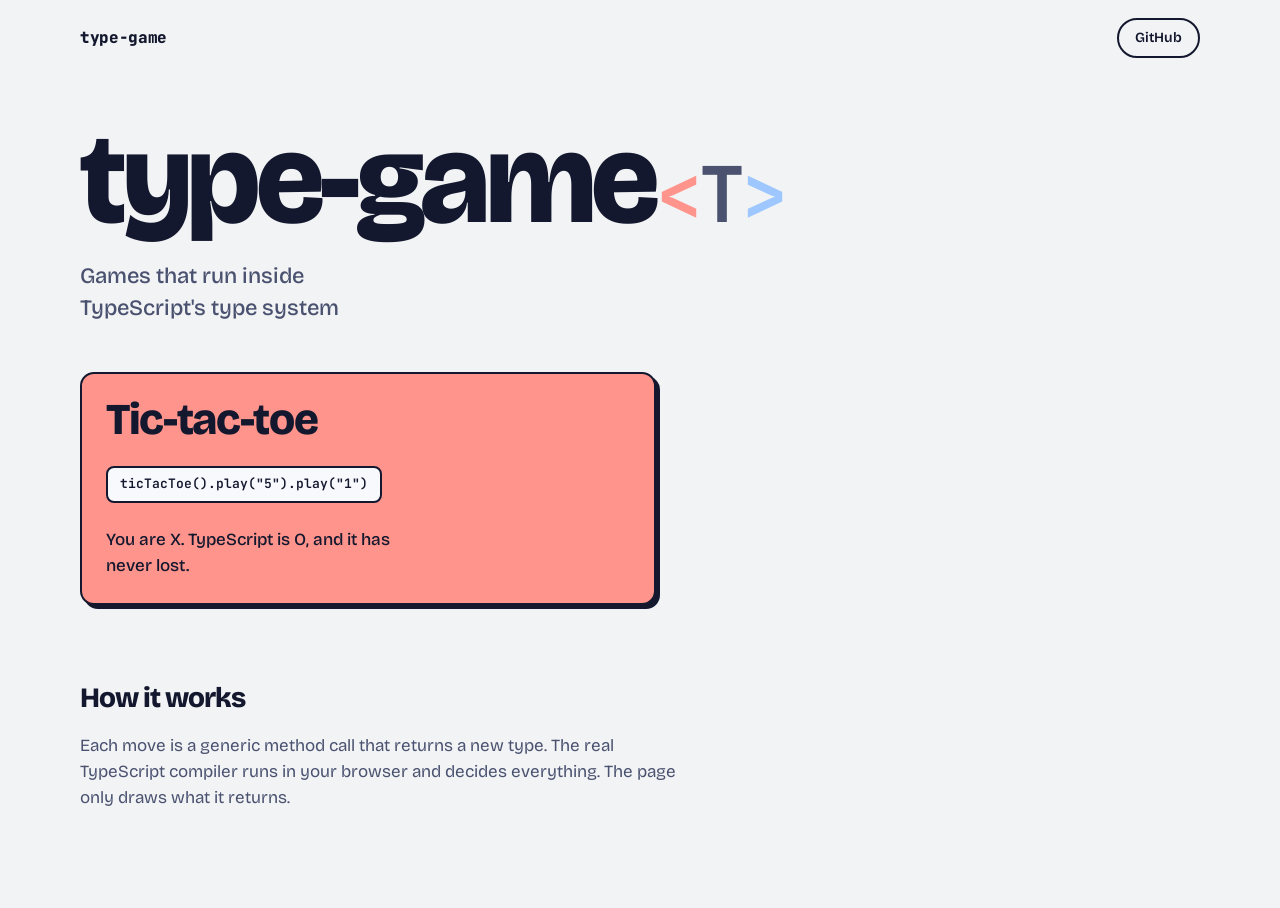
==== commit 3cbd70dc: "ship tic-tac-toe only, hold hangman for next release" ====
--- a/site/index.html
+++ b/site/index.html
@@ -28,13 +28,6 @@
           <span class="card-text">You are X. TypeScript is O, and it has never lost.</span>
         </a>
       </li>
-      <li>
-        <a class="card" href="hangman.html">
-          <span class="card-title">Hangman</span>
-          <code class="card-code">hangman().guess("e").guess("k")</code>
-          <span class="card-text">Guess the secret word with six lives.</span>
-        </a>
-      </li>
     </ul>
     <section class="how">
       <h2 class="how-title">How it works</h2>
--- a/site/style.css
+++ b/site/style.css
@@ -354,6 +354,7 @@
   display: grid;
   grid-template-columns: repeat(auto-fit, minmax(min(100%, 300px), 1fr));
   gap: 24px;
+  max-width: 36rem;
 }
 
 .card {
